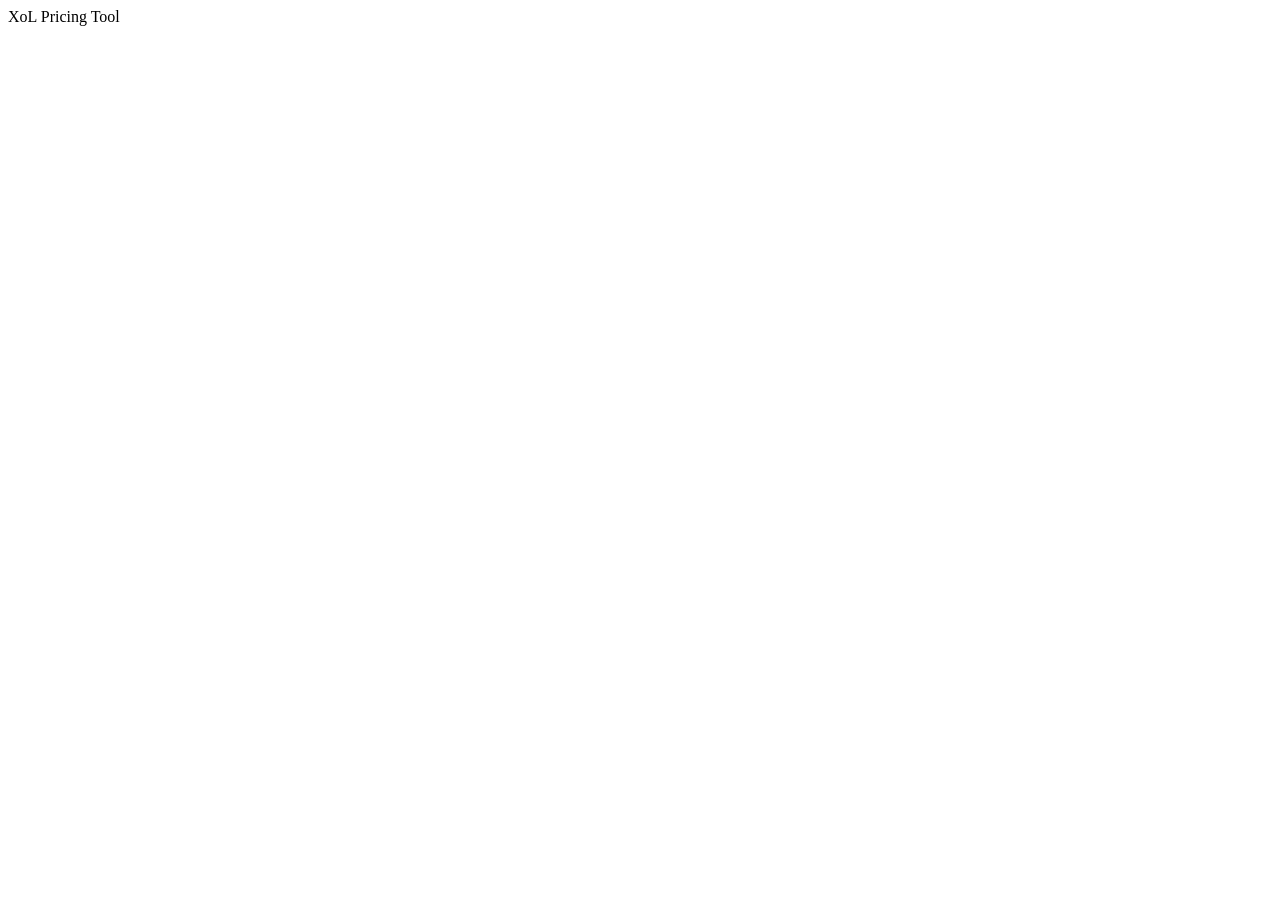
==== ui/xol/index.html @ d3890a47 "0.8.0: browser interface (tools/xol_ui.bat, ui/kit, ui/xol, tools/ui/serve.py) One page for the whol" ====
<!DOCTYPE html>
<html lang="en">
<head>
<meta charset="utf-8">
<title>XoL Pricing Tool</title>
<meta name="viewport" content="width=device-width, initial-scale=1">
<link rel="stylesheet" href="/kit/gc_ui.css">
<script src="/kit/gc_ui.js"></script>
</head>
<body>
<header class="gc-header">
  <span class="brand">XoL Pricing Tool <small id="ver"></small></span>
  <span class="meta" id="hmeta"></span>
  <span class="spacer"></span>
  <span id="overall"></span>
</header>
<main class="gc-main" id="main"></main>
<script>
(async function () {
  const { $, el, api, toast, pill, table, card, poll, fmtWhen } = GC;
  const manifest = await (await fetch("/page/manifest.json")).json();
  const stageDefs = Object.fromEntries(manifest.stages.map((s) => [s.code, s]));
  const prefs = JSON.parse(localStorage.getItem("xol_ui") || "{}");
  let variant = prefs.variant || "synth", adapter = prefs.adapter || "01a";
  let state = null, lastRunKey = null;
  const tableCache = {};   // name -> {mtime, node}
  const main = $("#main");

  // ---------------------------------------------------------------- 1. inputs card
  const inputsCard = card({ id: "inputs", num: "", title: "Inputs", sub: "Control workbook and data files", always: true });
  // ---------------------------------------------------------------- 2. run card
  const runCard = card({ id: "run", num: "", title: "Run", sub: "Python route (tools/run_python.py)", always: true });
  // ---------------------------------------------------------------- 3. stage cards (built on first state)
  const stageCards = {};
  // ---------------------------------------------------------------- 4. results card
  const resultsCard = card({ id: "results", num: "", title: "Results workbook", sub: "Pricing, structures, cedant impact", always: true });
  main.append(inputsCard, runCard, resultsCard);

  const selVariant = el("select", { onchange: (e) => { variant = e.target.value; savePrefs(); refresh(true); } });
  const selAdapter = el("select", { onchange: (e) => { adapter = e.target.value; savePrefs(); refresh(true); } });
  const selFirst = el("select"), selLast = el("select");
  function savePrefs() { localStorage.setItem("xol_ui", JSON.stringify({ variant, adapter })); }

  function openBtn(label, body, cls) {
    return el("button", { class: "btn " + (cls || ""), onclick: async () => {
      try { await api("/api/open", Object.assign({ variant }, body)); toast("Opened " + label); } catch (e) { toast(e.message, 4000); } } }, label);
  }

  function renderInputs(st) {
    const ctl = st.control, files = st.inputs.filter((f) => f.mode === adapter);
    const missing = files.filter((f) => !f.exists);
    inputsCard.setBody(el("div", {},
      el("div", { class: "gc-row", style: "margin-bottom:10px" },
        el("label", { class: "fld" }, "Book", selVariant),
        el("label", { class: "fld" }, "Data source (adapter)", selAdapter)),
      ctl.changed_since_run ? el("div", { class: "banner flag", style: "margin-bottom:10px" },
        el("b", {}, "Control workbook changed"), ` saved ${fmtWhen(ctl.mtime)}, after the last run started. Re-run from stage 00 to use it.`,
        el("span", { class: "spacer" }),
        el("button", { class: "btn sm primary", onclick: () => startRun("00", "07") }, "Re-run 00 → 07")) : null,
      !ctl.exists ? el("div", { class: "banner stop", style: "margin-bottom:10px" }, el("b", {}, "No Control workbook"),
        ` at ${ctl.path}. Save a filled copy of the template there.`, el("span", { class: "spacer" }),
        openBtn("Open template", { what: "control_template" }, "sm")) : null,
      el("div", { class: "gc-grid-2" },
        el("div", {},
          el("div", { class: "gc-row" }, el("b", {}, "Control workbook"), el("span", { class: "muted mono" }, ctl.path)),
          el("div", { class: "gc-row", style: "margin:6px 0" },
            openBtn("Open in Excel", { what: "control" }, "primary"),
            el("span", { class: "muted" }, ctl.exists ? "saved " + fmtWhen(ctl.mtime) : "missing")),
          el("p", { class: "note" }, "Edit the yellow cells, save, close. The page notices the save and offers the re-run.")),
        el("div", {},
          el("div", { class: "gc-row" }, el("b", {}, "Data files"), el("span", { class: "muted" }, st.adapters[adapter]),
            missing.length ? pill("stop", missing.length + " missing") : pill("ok", "all present")),
          el("ul", { class: "files" }, files.map((f) => el("li", {},
            el("span", { class: f.exists ? "ok" : "miss" }, f.exists ? "✓" : "✗"),
            el("span", { class: "path" }, f.path),
            el("span", { class: "when" }, f.exists ? fmtWhen(f.mtime) : "not found"),
            f.exists ? openBtn("Open", { what: "input", path: f.path }, "sm") : null)))))));
  }

  // ---------------------------------------------------------------- run
  let logPoll = null;
  const logBox = el("div", { class: "log" }, el("span", { class: "dim" }, "Run log appears here."));
  function stageOptions(codes, sel, value) {
    sel.replaceChildren(...codes.map((c) => el("option", { value: c }, c + " · " + (stageDefs[c] ? stageDefs[c].title : c))));
    sel.value = codes.includes(value) ? value : codes[0];
  }
  async function startRun(first, last) {
    try {
      await api("/api/run", { variant, adapter, first: first || selFirst.value, last: last || selLast.value });
      toast("Run started"); refresh(true); logPoll.start();
    } catch (e) { toast(e.message, 4000); }
  }
  async function stopRun() {
    try { await api("/api/stop", { variant }); toast("Stop requested"); } catch (e) { toast(e.message, 4000); }
  }
  async function refreshLog() {
    const j = await api(`/api/log?variant=${variant}`);
    {
      logBox.replaceChildren(...j.lines.map((l) => el("div", { class: /FAILED|STOPPED|Error|Traceback/.test(l) ? "bad" : /\bok\b|ALL DONE|All workflows ran/.test(l) ? "ok" : /^\[|^=====/.test(l) ? "dim" : "" }, l)));
      logBox.scrollTop = logBox.scrollHeight;
    }
    if (!j.running) { logPoll.stop(); refresh(true); }
  }
  function renderRun(st) {
    const run = st.run, running = run && run.running;
    const codes = st.stage_codes;
    if (selFirst.options.length !== codes.length || selFirst.options[1].value !== codes[1]) {
      stageOptions(codes, selFirst, "00"); stageOptions(codes, selLast, "07");
    }
    const summary = run ? el("div", { class: "kv", style: "margin-top:8px" },
      el("dt", {}, "Last run"), el("dd", {}, `${run.started}${run.finished ? " → " + run.finished.slice(11) : " (running)"} · ${run.adapter} · stages ${run.first} → ${run.last}`),
      el("dt", {}, "Result"), el("dd", {}, running ? pill("running") : run.rc === 0 ? pill("ok", "completed") : run.rc === null ? pill("none", "interrupted") : pill("stop", "stopped, exit " + run.rc))) : el("p", { class: "note" }, "No run yet for this book.");
    const timeline = el("div", { class: "timeline", style: "margin-top:10px" }, st.stages.map((s) => {
      const status = runningStage(st) === s.code ? "running" : s.stale ? "stale" : s.status;
      return el("span", { class: "step " + status, title: s.title, onclick: () => { const c = stageCards[s.code]; if (c) { c.classList.add("open"); c.scrollIntoView({ behavior: "smooth", block: "start" }); } } },
        el("span", { class: "dot" }), s.code);
    }));
    runCard.setBody(el("div", {},
      el("div", { class: "gc-row" },
        el("label", { class: "fld" }, "From stage", selFirst), el("label", { class: "fld" }, "To stage", selLast),
        running ? el("button", { class: "btn danger", onclick: stopRun }, "Stop") :
          el("button", { class: "btn primary", onclick: () => startRun() }, "▶ Run"),
        el("span", { class: "muted" }, running ? "running…" : "Starts tools/run_python.py in the background; this page follows the log.")),
      summary, timeline, logBox));
    runCard.setStatus(running ? "running" : st.overall === "none" ? "none" : st.overall);
    if (running && !logPoll.active) logPoll.start();
  }
  function runningStage(st) {
    if (!(st.run && st.run.running)) return null;
    // the stage after the last checks file written since the run started
    const codes = st.stage_codes; let last = -1;
    st.stages.forEach((s, i) => { if (s.status !== "none" && !s.stale) last = i; });
    const i = Math.max(codes.indexOf(st.run.first), last + 1);
    return i <= codes.indexOf(st.run.last) ? codes[i] : null;
  }

  // ---------------------------------------------------------------- stages
  function ensureStageCards(st) {
    const wanted = st.stages.map((s) => s.code);
    Object.keys(stageCards).forEach((c) => { if (!wanted.includes(c)) { stageCards[c].remove(); delete stageCards[c]; } });
    let anchor = runCard;
    for (const s of st.stages) {
      let c = stageCards[s.code];
      if (!c) {
        c = stageCards[s.code] = card({ id: "stage-" + s.code, num: s.code, title: s.title, sub: s.name, status: "none" });
        anchor.after(c);
      }
      anchor = c;
    }
  }
  async function renderStage(s, st) {
    const c = stageCards[s.code], def = stageDefs[s.code] || {};
    const status = runningStage(st) === s.code ? "running" : s.stale ? "stale" : s.status;
    const counts = s.status === "none" ? "" : `${s.stop ? s.stop + " STOP · " : ""}${s.flag ? s.flag + (s.flag > 1 ? " flags · " : " flag · ") : ""}${s.info} info`;
    c.setStatus(status, status === "ok" ? "OK · " + counts : status === "stale" ? "earlier run" : status === "none" || status === "running" ? undefined : counts);
    const body = el("div", {});
    body.append(el("p", { class: "note" }, def.note || ""));
    if (s.status === "none") {
      body.append(el("p", { class: "muted" }, "Not run yet."));
    } else {
      if (s.stale) body.append(el("div", { class: "banner info" }, "These outputs come from an earlier run; the current run has not reached this stage."));
      if (s.stop) body.append(el("div", { class: "banner stop" }, el("b", {}, "The run stopped here."), " Fix the STOP items below in the Control workbook or the data, then re-run from stage 00."));
      body.append(el("div", { class: "tbl-head" }, el("b", {}, "Checks"), el("span", { class: "n" }, s.checks.length ? "" : "no flags · " + fmtWhen(s.checks_mtime)),
        el("span", { class: "spacer" }), openBtn("Open CSV", { what: "table", name: (def.checks || "").replace(".csv", "") }, "sm")));
      if (s.checks.length) body.append(table(["code", "severity", "item", "message"], s.checks.map((r) => [r.code, r.severity, r.item, r.message]), { textCols: ["code", "item", "message"] }));
      for (const t of s.tables) {
        if (!t.exists) continue;
        const holder = el("div", {});
        body.append(el("div", { class: "tbl-head" }, el("b", {}, t.name), el("span", { class: "n", id: "n-" + s.code + "-" + t.name }, fmtWhen(t.mtime)),
          el("span", { class: "spacer" }), openBtn("Open CSV", { what: "table", name: t.name }, "sm")), holder);
        loadTable(t, holder);
      }
    }
    c.setBody(body);
    if ((s.status === "stop" || s.status === "flag") && !s.stale && !c.dataset.seen) { c.classList.add("open"); }
    c.dataset.seen = "1";
  }
  async function loadTable(t, holder) {
    const key = variant + "/" + t.name, cached = tableCache[key];
    if (cached && cached.mtime === t.mtime) { holder.replaceChildren(cached.node); return; }
    holder.replaceChildren(el("span", { class: "muted" }, "loading…"));
    try {
      const j = await api(`/api/table?variant=${variant}&name=${t.name}`);
      const node = el("div", {}, table(j.columns, j.rows), j.truncated ? el("div", { class: "muted", style: "font-size:12px;margin-top:4px" }, `first ${j.rows.length} of ${j.n_rows.toLocaleString()} rows; Open CSV for all`) : null);
      tableCache[key] = { mtime: t.mtime, node }; holder.replaceChildren(node);
    } catch (e) { holder.replaceChildren(el("span", { class: "muted" }, e.message)); }
  }

  // ---------------------------------------------------------------- results
  function renderResults(st) {
    const r = st.results, s07 = st.stages.find((x) => x.code === "07");
    resultsCard.setBody(el("div", {},
      el("p", { class: "note" }, "Stage 07 fills the data sheets. Inputs (currency, EPI, return periods, loadings) are edited in the workbook and need no re-run. Save a copy to keep a version: the next run rewrites the data sheets."),
      el("div", { class: "gc-row" },
        openBtn("Open Results in Excel", { what: "results" }, "primary"),
        el("button", { class: "btn", onclick: async () => { try { const j = await api("/api/copy", { variant }); toast("Saved " + j.path); refresh(true); } catch (e) { toast(e.message, 4000); } } }, "Save a dated copy"),
        openBtn("Open output folder", { what: "folder" }),
        el("span", { class: "muted mono" }, r.path), el("span", { class: "muted" }, r.exists ? "written " + fmtWhen(r.mtime) : "not written yet"))));
    resultsCard.setStatus(!r.exists ? "none" : s07 && s07.status !== "none" && !s07.stale ? s07.status : "stale", !r.exists ? "no workbook" : s07 && !s07.stale && s07.status !== "none" ? "current" : "earlier run");
  }

  // ---------------------------------------------------------------- state
  async function refresh(force) {
    const st = await api(`/api/state?variant=${variant}&adapter=${adapter}`);
    state = st;
    $("#ver").textContent = "v" + st.tool.version;
    $("#hmeta").replaceChildren(
      el("span", {}, "Book ", el("b", {}, manifest.variants[variant].label)),
      el("span", {}, "Adapter ", el("b", {}, adapter)),
      el("span", {}, "Last run ", el("b", {}, st.run ? st.run.started.slice(0, 16) : "—")),
      el("span", {}, "Control saved ", el("b", {}, st.control.mtime ? st.control.mtime.slice(0, 16) : "—")));
    $("#overall").replaceChildren(pill(st.overall, st.overall === "ok" ? "All checks OK" : st.overall === "flag" ? "Flags to review" : st.overall === "stop" ? "Stopped" : st.overall === "running" ? "Running" : "No run"));
    if (selVariant.options.length === 0) {
      selVariant.replaceChildren(...st.variants.map((v) => el("option", { value: v }, manifest.variants[v].label)));
      selAdapter.replaceChildren(...Object.entries(st.adapters).map(([k, v]) => el("option", { value: k }, k + " · " + v)));
    }
    selVariant.value = variant; selAdapter.value = adapter;
    renderInputs(st); renderRun(st); ensureStageCards(st);
    for (const s of st.stages) await renderStage(s, st);
    renderResults(st);
    const key = JSON.stringify([st.run && st.run.started, st.run && st.run.finished, st.control.mtime]);
    if (lastRunKey && key !== lastRunKey && st.run && st.run.finished && !(st.run.running)) toast(st.run.rc === 0 ? "Run completed" : "Run stopped: see the stage cards", 4000);
    lastRunKey = key;
  }
  logPoll = poll(refreshLog, 2000);
  const statePoll = poll(refresh, 5000);
  statePoll.start();
  refreshLog().catch(() => {});
})();
</script>
</body>
</html>
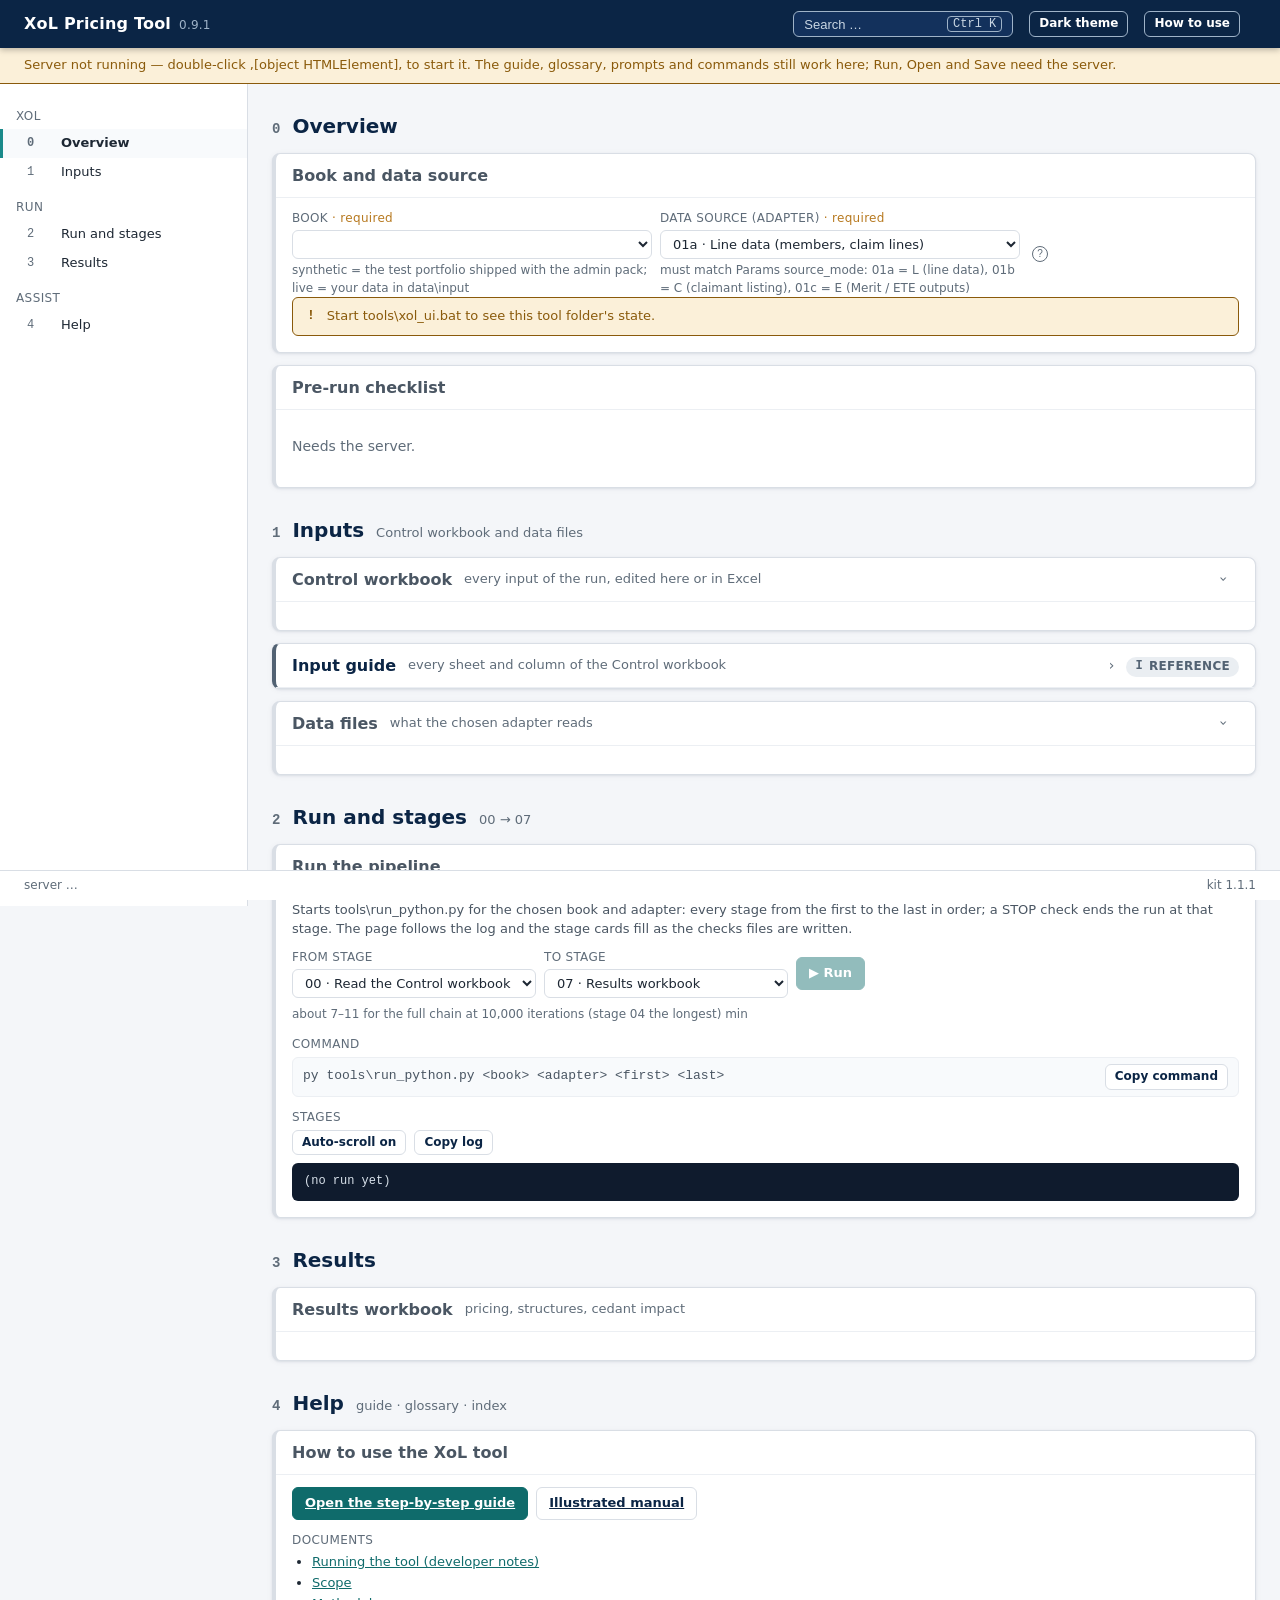
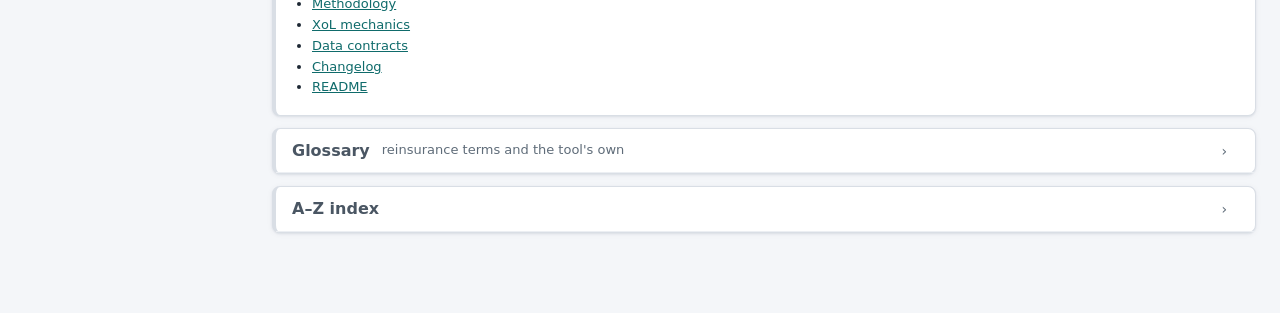
==== commit 140cf274: "0.9.1: page on the GC UI kit 1.1.1 (XU-1.0) Vendor gc-ui-kit 1.1.1 into ui/kit (VERSION, HASHES.json" ====
--- a/ui/xol/index.html
+++ b/ui/xol/index.html
@@ -2,230 +2,267 @@
 <html lang="en">
 <head>
 <meta charset="utf-8">
+<meta name="viewport" content="width=device-width, initial-scale=1">
 <title>XoL Pricing Tool</title>
-<meta name="viewport" content="width=device-width, initial-scale=1">
-<link rel="stylesheet" href="/kit/gc_ui.css">
-<script src="/kit/gc_ui.js"></script>
+<link rel="stylesheet" href="../kit/gc_tokens.css">
+<link rel="stylesheet" href="../kit/gc_ui.css">
+<script src="../kit/gc_ui.js"></script>
 </head>
 <body>
-<header class="gc-header">
-  <span class="brand">XoL Pricing Tool <small id="ver"></small></span>
-  <span class="meta" id="hmeta"></span>
-  <span class="spacer"></span>
-  <span id="overall"></span>
-</header>
-<main class="gc-main" id="main"></main>
+<noscript>This page needs JavaScript.</noscript>
 <script>
+/* XoL Pricing Tool page XU-1.0 (tool 0.9.1) — built on the GC UI kit (UI_STANDARD UI-0.3). Everything shown comes from
+   manifest.json, /api/state (kit + xol_plugin.py) and the tool's own documents. */
 (async function () {
-  const { $, el, api, toast, pill, table, card, poll, fmtWhen } = GC;
-  const manifest = await (await fetch("/page/manifest.json")).json();
-  const stageDefs = Object.fromEntries(manifest.stages.map((s) => [s.code, s]));
-  const prefs = JSON.parse(localStorage.getItem("xol_ui") || "{}");
-  let variant = prefs.variant || "synth", adapter = prefs.adapter || "01a";
-  let state = null, lastRunKey = null;
-  const tableCache = {};   // name -> {mtime, node}
-  const main = $("#main");
-
-  // ---------------------------------------------------------------- 1. inputs card
-  const inputsCard = card({ id: "inputs", num: "", title: "Inputs", sub: "Control workbook and data files", always: true });
-  // ---------------------------------------------------------------- 2. run card
-  const runCard = card({ id: "run", num: "", title: "Run", sub: "Python route (tools/run_python.py)", always: true });
-  // ---------------------------------------------------------------- 3. stage cards (built on first state)
+  "use strict";
+  const { $, $$, el, api, toast, pill, card, part, note, banner, table, tableHead, copyBtn, cmdCard, runButton, stopButton, openBtn, logView, fileList, confirm, prompt, editor, term, tip, showDoc, panel } = GC;
+  const POLL_MS = 3000;
+  let M = null, offline = false, S = null;
+  const cards = {};
+  try { M = await api("/api/manifest"); }
+  catch (e) { offline = true; try { M = await (await fetch("manifest.json")).json(); } catch (e2) { document.body.textContent = "manifest.json not found beside the page."; return; } }
+  const stageDefs = Object.fromEntries(M.stages.map((s) => [s.code, s]));
+  const themeQ = (location.search.match(/[?&]theme=(dark|light)/) || [])[1];
+  let variant = GC.store.get("xol.variant", "live"), adapter = GC.store.get("xol.adapter", "01a");
+  const admin = /[?&]admin\b/.test(location.search) || GC.store.get("admin", false);
+
+  const sections = [
+    { id: "overview", num: "0", title: "Overview", group: "XoL" },
+    { id: "inputs", num: "1", title: "Inputs", sub: "Control workbook and data files", group: "XoL" },
+    { id: "run", num: "2", title: "Run and stages", sub: "00 → 07", group: "Run" },
+    { id: "results", num: "3", title: "Results", group: "Run" },
+    { id: "help", num: "4", title: "Help", sub: "guide · glossary · index", group: "Assist" },
+    { id: "admin", num: "5", title: "Admin", sub: "owner only", group: "Assist", hidden: !admin },
+  ];
+  const sh = GC.shell({ title: "XoL Pricing Tool", version: M.version, sections, helpDoc: M.help_doc });
+  if (themeQ) { document.documentElement.setAttribute("data-theme", themeQ); $$(".theme-btn").forEach((b) => { b.textContent = themeQ === "dark" ? "Light theme" : "Dark theme"; }); }
+  if (offline) sh.offline(true, M.launcher);
+  await GC.loadGlossary().catch(() => []);
+  const add = (sec, c) => { sh.sections[sec].append(c); if (c.id) cards[c.id] = c; return c; };
+  const guideHref = (offline ? "" : "/doc/") + M.guide;
+  const book = () => (S && S.plugin && S.plugin.books && S.plugin.books[variant]) || null;
+
+  // ====================================================== 0. Overview
+  const bookCard = add("overview", card({ id: "card-book", title: "Book and data source", always: true }));
+  const selVariant = el("select", { id: "sel-variant", onchange: (e) => { variant = e.target.value; GC.store.set("xol.variant", variant); hardRefresh(); } });
+  const selAdapter = el("select", { id: "sel-adapter", onchange: (e) => { adapter = e.target.value; GC.store.set("xol.adapter", adapter); hardRefresh(); } });
+  selAdapter.replaceChildren(...Object.entries(M.adapters).map(([k, v]) => el("option", { value: k }, k + " · " + v)));
+  const bookInfo = el("div", {});
+  bookCard.setBody(el("div", { class: "gc-row" },
+    el("label", { class: "fld req", for: "sel-variant" }, el("span", { class: "lb" }, "Book"), selVariant, el("span", { class: "help" }, "synthetic = the test portfolio shipped with the admin pack; live = your data in data\\input")),
+    el("label", { class: "fld req", for: "sel-adapter" }, el("span", { class: "lb" }, "Data source (adapter)"), selAdapter, el("span", { class: "help" }, "must match Params source_mode: 01a = L (line data), 01b = C (claimant listing), 01c = E (Merit / ETE outputs)")),
+    tip("The page remembers your choice in this browser. The run button and every card below follow it.", "Book and adapter")), bookInfo);
+  const checklistCard = add("overview", card({ id: "card-checklist", title: "Pre-run checklist", always: true, body: el("p", { class: "muted" }, "Loading …") }));
+  const runCard = add("run", card({ id: "card-run", title: "Run the pipeline", always: true }));
+  const selFirst = el("select", { id: "sel-first", "aria-label": "From stage" }), selLast = el("select", { id: "sel-last", "aria-label": "To stage" });
+  const stageCodes = () => M.stages.filter((s) => !s.adapter || s.code === adapter).map((s) => s.code);
+  const fillStageSel = () => { const codes = stageCodes(); for (const [sel, def] of [[selFirst, "00"], [selLast, "07"]]) { const cur = sel.value; sel.replaceChildren(...codes.map((c) => el("option", { value: c }, c + " · " + stageDefs[c].title))); sel.value = codes.includes(cur) ? cur : def; } };
+  fillStageSel();
+  const runBtn = runButton("run", { label: "▶ Run", primary: true, args: () => {
+    const b = book();
+    if (b && b.control && !b.control.exists) { toast("No Control workbook for this book: copy the template first (Inputs)"); return null; }
+    const codes = stageCodes();
+    if (codes.indexOf(selFirst.value) > codes.indexOf(selLast.value)) { toast("From stage must come before To stage"); return null; }
+    return { variant, adapter, first: selFirst.value, last: selLast.value };
+  } });
+  const runLog = logView();
+  const runLine = el("div", { class: "muted small", id: "run-line" });
+  const timeline = el("div", { class: "timeline" });
+  runCard.setBody(note("Starts tools\\run_python.py for the chosen book and adapter: every stage from the first to the last in order; a STOP check ends the run at that stage. The page follows the log and the stage cards fill as the checks files are written."),
+    el("div", { class: "gc-row" }, el("label", { class: "fld", for: "sel-first" }, el("span", { class: "lb" }, "From stage"), selFirst), el("label", { class: "fld", for: "sel-last" }, el("span", { class: "lb" }, "To stage"), selLast), runBtn, stopButton(), el("span", { class: "muted small" }, "about " + M.actions.run.minutes + " min")),
+    part("Command", cmdCard("py tools\\run_python.py <book> <adapter> <first> <last>", {})), part("Stages", timeline), runLine, runLog);
+
+  // ====================================================== 1. Inputs
+  const controlCard = add("inputs", card({ id: "card-control", title: "Control workbook", sub: "every input of the run, edited here or in Excel", open: true }));
+  const editors = {};
+  for (const [wid, w] of Object.entries(M.editable_workbooks)) editors[wid] = editor(wid, { limit: 200, onSaved: () => { toast("Saved: re-run from stage 00 to use the new inputs"); poller.tick(); } });
+  let controlKey = null;
+  function renderControl(b) {
+    const key = JSON.stringify([variant, b.control, b.params, S.plugin.template]);
+    if (controlKey === key) return;
+    controlKey = key;
+    const c = b.control, P = b.params, wid = c.workbook_id;
+    const parts = [el("dl", { class: "kv" }, el("dt", {}, "Workbook"), el("dd", { class: "mono" }, c.path), el("dt", {}, "Saved"), el("dd", {}, c.exists ? GC.fmtWhen(c.mtime) + (c.in_use ? " · open in Excel" : "") : "missing"))];
+    if (!c.exists) parts.push(banner("stop", "No Control workbook for this book yet.", el("div", { class: "gc-row", style: "margin-top:6px" }, variant === "live" ? runButton("install_control", { label: "Copy the template to data\\input" }) : null, openBtn(S.plugin.template.path, "Open the template"))));
+    if (c.changed_since_run) parts.push(banner("flag", "The Control workbook was saved after the last run started: re-run from stage 00 to use it."));
+    if (P && P.exists && !P.error) {
+      const nMiss = P.missing_required.length, nBad = P.invalid.length, nOld = (P.not_in_sheet || []).length;
+      parts.push(el("div", { class: "gc-row", style: "margin:8px 0" }, el("b", {}, "Params readiness"), nMiss ? pill("stop", nMiss + " required blank") : nBad ? pill("flag", nBad + " not an allowed value") : nOld ? pill("flag", nOld + " row(s) missing") : pill("ok", "all required filled"), el("span", { class: "muted small" }, P.n + " parameters · read " + GC.fmtWhen(P.mtime))));
+      if (nMiss) parts.push(banner("stop", "Required and blank: " + P.missing_required.join(", ") + " — stage 00 will stop (P-checks). Fill them in the Params sheet below."));
+      if (nBad) parts.push(banner("flag", "Not an allowed value: " + P.invalid.map((n) => { const r = (b.params_rows || []).find((x) => x.name === n); return r ? `${n} = "${r.value}" (allowed: ${r.options.join(", ")})` : n; }).join("; ")));
+      if (nOld) parts.push(banner("flag", "Rows missing from the Params sheet: " + P.not_in_sheet.join(", ") + " — this workbook predates the current template; add the rows from " + S.plugin.template.path + "."));
+      const co = P.cutoff;
+      if (co && co.layers_below.length) {
+        const names = co.layers_below.map((l) => `${l.label} (AP ${GC.fmtNum(l.ap)})`).join(", "), u = GC.fmtNum(co.u);
+        const what = { STOP: ["stop", `The run will stop at stage 04 (S08): fit_cutoff ${u} is above the attachment of ${names}. Lower fit_cutoff to ${GC.fmtNum(co.min_ap)} or below, or set below_cutoff to EMPIRICAL (simulate those claims from the data) or IGNORE (leave them out, costed in a flag).`],
+                       IGNORE: ["flag", `below_cutoff = IGNORE: claims between the AP and fit_cutoff ${u} are left out of the stochastic result for ${names}; stage 04 flags each layer (S09) with the band's frequency and cost.`],
+                       EMPIRICAL: ["info", `below_cutoff = EMPIRICAL: for ${names}, claims between the AP and fit_cutoff ${u} are simulated from the data's own adjusted claims and spliced with the fitted tail (S10).`] }[co.mode] || ["flag", `below_cutoff = "${co.mode}" is not an allowed value (STOP, EMPIRICAL, IGNORE).`];
+        parts.push(banner(what[0], what[1]));
+      }
+    } else if (P && P.error) parts.push(banner("flag", "Params could not be read: " + P.error));
+    parts.push(el("div", { class: "gc-row", style: "margin:8px 0" }, c.exists ? openBtn(null, "Open in Excel", { what: "workbook", id: wid }) : null, openBtn(c.path.replace(/\/[^/]*$/, ""), "Open folder"), el("span", { class: "muted small" }, "Yellow = required, blue = optional, in Excel and below. Hover a header or press ? for what to enter; the Params sheet carries help per parameter.")));
+    if (c.exists && editors[wid]) { parts.push(editors[wid]); if (!editors[wid].loaded) { editors[wid].loaded = true; editors[wid].load(); } }
+    controlCard.setBody(...parts);
+    controlCard.setStatus(!c.exists ? "stop" : P && P.missing_required && P.missing_required.length ? "stop" : P && ((P.invalid && P.invalid.length) || (P.not_in_sheet && P.not_in_sheet.length)) ? "flag" : c.changed_since_run ? "stale" : "ok",
+      !c.exists ? "missing" : P && P.missing_required && P.missing_required.length ? "required blank" : c.changed_since_run ? "changed since run" : "ready");
+  }
+  const guideCard = add("inputs", card({ id: "card-input-guide", title: "Input guide", sub: "every sheet and column of the Control workbook", open: false }));
+  guideCard.setStatus("info", "reference");
+  let guideLoaded = false;
+  guideCard.head.addEventListener("click", async () => {
+    if (guideLoaded || !guideCard.classList.contains("open")) return; guideLoaded = true;
+    try {
+      const sp = await api("/api/plugin/spec");
+      const body = [note("Mirror of the Guide sheet in the workbook. ● required · ○ optional · grey = label or written by the tool. Options are the only accepted values; examples show the format, not a recommendation.")];
+      for (const s of sp.sheets) {
+        body.push(tableHead(s.sheet, undefined, el("span", { class: "muted small" }, s.title)), note(s.note),
+          table(["input", "type", "options", "example / default", "what to enter"], s.inputs.map((r) => [(r.label ? "– " : r.required ? "● " : "○ ") + r.name, r.kind + (r.unit ? " · " + r.unit : ""), r.options.join(", "), r.example || (r.default !== undefined && r.default !== "" ? "default " + r.default : ""), (r.group ? `[${r.group}] ` : "") + r.description]), { textCols: ["input", "type", "options", "example / default", "what to enter"] }));
+      }
+      guideCard.setBody(...body);
+    } catch (e) { guideCard.setBody(banner("flag", e.message)); }
+  });
+  guideCard.setBody(el("p", { class: "muted" }, "Open to load."));
+  const filesCard = add("inputs", card({ id: "card-files", title: "Data files", sub: "what the chosen adapter reads", open: true }));
+  let filesKey = null;
+  function renderFiles(b) {
+    const files = b.inputs.filter((f) => f.mode === adapter);
+    const key = JSON.stringify([variant, adapter, files]);
+    if (filesKey === key) return; filesKey = key;
+    const missing = files.filter((f) => !f.exists);
+    const dir = files.length ? files[0].path.replace(/\/[^/]*$/, "") : null;
+    filesCard.setBody(el("div", { class: "gc-row", style: "margin-bottom:6px" }, el("b", {}, M.adapters[adapter]), missing.length ? pill("stop", missing.length + " missing") : pill("ok", "all present"), dir ? openBtn(dir, "Open folder") : null, adapter === "01c" ? el("span", { class: "muted small" }, "Merit outputs: copy them with tools\\import_merit.bat (or paste the four CSVs)") : null),
+      fileList(files.map((f) => ({ path: f.path, name: f.file, exists: f.exists, mtime: f.mtime }))),
+      note("Templates of every file are in data\\templates. The adapter must match Params source_mode (01a = L, 01b = C, 01c = E)."));
+    filesCard.setStatus(missing.length ? "stop" : "ok", missing.length ? missing.length + " missing" : "all present");
+  }
+
+  // ====================================================== 2. Stages
   const stageCards = {};
-  // ---------------------------------------------------------------- 4. results card
-  const resultsCard = card({ id: "results", num: "", title: "Results workbook", sub: "Pricing, structures, cedant impact", always: true });
-  main.append(inputsCard, runCard, resultsCard);
-
-  const selVariant = el("select", { onchange: (e) => { variant = e.target.value; savePrefs(); refresh(true); } });
-  const selAdapter = el("select", { onchange: (e) => { adapter = e.target.value; savePrefs(); refresh(true); } });
-  const selFirst = el("select"), selLast = el("select");
-  function savePrefs() { localStorage.setItem("xol_ui", JSON.stringify({ variant, adapter })); }
-
-  function openBtn(label, body, cls) {
-    return el("button", { class: "btn " + (cls || ""), onclick: async () => {
-      try { await api("/api/open", Object.assign({ variant }, body)); toast("Opened " + label); } catch (e) { toast(e.message, 4000); } } }, label);
-  }
-
-  function renderInputs(st) {
-    const ctl = st.control, files = st.inputs.filter((f) => f.mode === adapter);
-    const missing = files.filter((f) => !f.exists);
-    inputsCard.setBody(el("div", {},
-      el("div", { class: "gc-row", style: "margin-bottom:10px" },
-        el("label", { class: "fld" }, "Book", selVariant),
-        el("label", { class: "fld" }, "Data source (adapter)", selAdapter)),
-      ctl.changed_since_run ? el("div", { class: "banner flag", style: "margin-bottom:10px" },
-        el("b", {}, "Control workbook changed"), ` saved ${fmtWhen(ctl.mtime)}, after the last run started. Re-run from stage 00 to use it.`,
-        el("span", { class: "spacer" }),
-        el("button", { class: "btn sm primary", onclick: () => startRun("00", "07") }, "Re-run 00 → 07")) : null,
-      !ctl.exists ? el("div", { class: "banner stop", style: "margin-bottom:10px" }, el("b", {}, "No Control workbook"),
-        ` at ${ctl.path}. Save a filled copy of the template there.`, el("span", { class: "spacer" }),
-        openBtn("Open template", { what: "control_template" }, "sm")) : null,
-      el("div", { class: "gc-grid-2" },
-        el("div", {},
-          el("div", { class: "gc-row" }, el("b", {}, "Control workbook"), el("span", { class: "muted mono" }, ctl.path)),
-          el("div", { class: "gc-row", style: "margin:6px 0" },
-            openBtn("Open in Excel", { what: "control" }, "primary"),
-            el("span", { class: "muted" }, ctl.exists ? "saved " + fmtWhen(ctl.mtime) : "missing")),
-          el("p", { class: "note" }, "Edit the yellow cells, save, close. The page notices the save and offers the re-run.")),
-        el("div", {},
-          el("div", { class: "gc-row" }, el("b", {}, "Data files"), el("span", { class: "muted" }, st.adapters[adapter]),
-            missing.length ? pill("stop", missing.length + " missing") : pill("ok", "all present")),
-          el("ul", { class: "files" }, files.map((f) => el("li", {},
-            el("span", { class: f.exists ? "ok" : "miss" }, f.exists ? "✓" : "✗"),
-            el("span", { class: "path" }, f.path),
-            el("span", { class: "when" }, f.exists ? fmtWhen(f.mtime) : "not found"),
-            f.exists ? openBtn("Open", { what: "input", path: f.path }, "sm") : null)))))));
-  }
-
-  // ---------------------------------------------------------------- run
-  let logPoll = null;
-  const logBox = el("div", { class: "log" }, el("span", { class: "dim" }, "Run log appears here."));
-  function stageOptions(codes, sel, value) {
-    sel.replaceChildren(...codes.map((c) => el("option", { value: c }, c + " · " + (stageDefs[c] ? stageDefs[c].title : c))));
-    sel.value = codes.includes(value) ? value : codes[0];
-  }
-  async function startRun(first, last) {
-    try {
-      await api("/api/run", { variant, adapter, first: first || selFirst.value, last: last || selLast.value });
-      toast("Run started"); refresh(true); logPoll.start();
-    } catch (e) { toast(e.message, 4000); }
-  }
-  async function stopRun() {
-    try { await api("/api/stop", { variant }); toast("Stop requested"); } catch (e) { toast(e.message, 4000); }
-  }
-  async function refreshLog() {
-    const j = await api(`/api/log?variant=${variant}`);
-    {
-      logBox.replaceChildren(...j.lines.map((l) => el("div", { class: /FAILED|STOPPED|Error|Traceback/.test(l) ? "bad" : /\bok\b|ALL DONE|All workflows ran/.test(l) ? "ok" : /^\[|^=====/.test(l) ? "dim" : "" }, l)));
-      logBox.scrollTop = logBox.scrollHeight;
-    }
-    if (!j.running) { logPoll.stop(); refresh(true); }
-  }
-  function renderRun(st) {
-    const run = st.run, running = run && run.running;
-    const codes = st.stage_codes;
-    if (selFirst.options.length !== codes.length || selFirst.options[1].value !== codes[1]) {
-      stageOptions(codes, selFirst, "00"); stageOptions(codes, selLast, "07");
-    }
-    const summary = run ? el("div", { class: "kv", style: "margin-top:8px" },
-      el("dt", {}, "Last run"), el("dd", {}, `${run.started}${run.finished ? " → " + run.finished.slice(11) : " (running)"} · ${run.adapter} · stages ${run.first} → ${run.last}`),
-      el("dt", {}, "Result"), el("dd", {}, running ? pill("running") : run.rc === 0 ? pill("ok", "completed") : run.rc === null ? pill("none", "interrupted") : pill("stop", "stopped, exit " + run.rc))) : el("p", { class: "note" }, "No run yet for this book.");
-    const timeline = el("div", { class: "timeline", style: "margin-top:10px" }, st.stages.map((s) => {
-      const status = runningStage(st) === s.code ? "running" : s.stale ? "stale" : s.status;
-      return el("span", { class: "step " + status, title: s.title, onclick: () => { const c = stageCards[s.code]; if (c) { c.classList.add("open"); c.scrollIntoView({ behavior: "smooth", block: "start" }); } } },
-        el("span", { class: "dot" }), s.code);
-    }));
-    runCard.setBody(el("div", {},
-      el("div", { class: "gc-row" },
-        el("label", { class: "fld" }, "From stage", selFirst), el("label", { class: "fld" }, "To stage", selLast),
-        running ? el("button", { class: "btn danger", onclick: stopRun }, "Stop") :
-          el("button", { class: "btn primary", onclick: () => startRun() }, "▶ Run"),
-        el("span", { class: "muted" }, running ? "running…" : "Starts tools/run_python.py in the background; this page follows the log.")),
-      summary, timeline, logBox));
-    runCard.setStatus(running ? "running" : st.overall === "none" ? "none" : st.overall);
-    if (running && !logPoll.active) logPoll.start();
-  }
-  function runningStage(st) {
-    if (!(st.run && st.run.running)) return null;
-    // the stage after the last checks file written since the run started
-    const codes = st.stage_codes; let last = -1;
-    st.stages.forEach((s, i) => { if (s.status !== "none" && !s.stale) last = i; });
-    const i = Math.max(codes.indexOf(st.run.first), last + 1);
-    return i <= codes.indexOf(st.run.last) ? codes[i] : null;
-  }
-
-  // ---------------------------------------------------------------- stages
-  function ensureStageCards(st) {
-    const wanted = st.stages.map((s) => s.code);
-    Object.keys(stageCards).forEach((c) => { if (!wanted.includes(c)) { stageCards[c].remove(); delete stageCards[c]; } });
+  function ensureStageCards() {
+    const codes = stageCodes();
+    for (const code of Object.keys(stageCards)) if (!codes.includes(code)) { stageCards[code].remove(); delete stageCards[code]; }
     let anchor = runCard;
-    for (const s of st.stages) {
-      let c = stageCards[s.code];
-      if (!c) {
-        c = stageCards[s.code] = card({ id: "stage-" + s.code, num: s.code, title: s.title, sub: s.name, status: "none" });
-        anchor.after(c);
-      }
+    for (const code of codes) {
+      let c = stageCards[code];
+      if (!c) { const d = stageDefs[code]; c = stageCards[code] = card({ id: "card-stage-" + code, num: code, title: d.title, sub: d.name, open: false }); cards[c.id] = c; }
+      if (c.parentNode !== sh.sections.run || c.previousSibling !== anchor) sh.sections.run.insertBefore(c, anchor.nextSibling);
       anchor = c;
     }
   }
-  async function renderStage(s, st) {
-    const c = stageCards[s.code], def = stageDefs[s.code] || {};
-    const status = runningStage(st) === s.code ? "running" : s.stale ? "stale" : s.status;
-    const counts = s.status === "none" ? "" : `${s.stop ? s.stop + " STOP · " : ""}${s.flag ? s.flag + (s.flag > 1 ? " flags · " : " flag · ") : ""}${s.info} info`;
+  const tableCache = {};
+  function renderStage(code, s, runningCode) {
+    const c = stageCards[code], def = stageDefs[code] || {};
+    const status = runningCode === code ? "running" : s.stale ? "stale" : s.status;
+    const key = JSON.stringify([variant, status, s.checks_mtime, s.stop, s.flag, s.info, s.tables.map((t) => t.mtime)]);
+    if (c.dataset.key === key) return; c.dataset.key = key;
+    const counts = s.status === "none" ? "" : `${s.stop ? s.stop + " STOP · " : ""}${s.flag ? s.flag + " FLAG · " : ""}${s.info} INFO`;
     c.setStatus(status, status === "ok" ? "OK · " + counts : status === "stale" ? "earlier run" : status === "none" || status === "running" ? undefined : counts);
-    const body = el("div", {});
-    body.append(el("p", { class: "note" }, def.note || ""));
-    if (s.status === "none") {
-      body.append(el("p", { class: "muted" }, "Not run yet."));
-    } else {
-      if (s.stale) body.append(el("div", { class: "banner info" }, "These outputs come from an earlier run; the current run has not reached this stage."));
-      if (s.stop) body.append(el("div", { class: "banner stop" }, el("b", {}, "The run stopped here."), " Fix the STOP items below in the Control workbook or the data, then re-run from stage 00."));
-      body.append(el("div", { class: "tbl-head" }, el("b", {}, "Checks"), el("span", { class: "n" }, s.checks.length ? "" : "no flags · " + fmtWhen(s.checks_mtime)),
-        el("span", { class: "spacer" }), openBtn("Open CSV", { what: "table", name: (def.checks || "").replace(".csv", "") }, "sm")));
-      if (s.checks.length) body.append(table(["code", "severity", "item", "message"], s.checks.map((r) => [r.code, r.severity, r.item, r.message]), { textCols: ["code", "item", "message"] }));
+    const body = [note(def.note || "")];
+    if (s.status === "none") body.push(el("p", { class: "muted" }, "Not run yet."));
+    else {
+      if (s.stale) body.push(banner("info", "These outputs come from an earlier run; the current run has not reached this stage."));
+      if (s.stop) body.push(banner("stop", "The run stopped here. Fix the STOP items below in the Control workbook or the data, then re-run from stage 00."));
+      body.push(tableHead("Checks", s.checks.length, el("span", { class: "muted small" }, GC.fmtWhen(s.checks_mtime)), openBtn(s.checks_path, "Open CSV")));
+      if (s.checks.length) body.push(table(["code", "severity", "item", "message"], s.checks.map((r) => [r.code, r.severity, r.item, r.message]), { textCols: ["code", "item", "message"] }));
+      else body.push(el("p", { class: "muted small" }, "No flags."));
       for (const t of s.tables) {
         if (!t.exists) continue;
         const holder = el("div", {});
-        body.append(el("div", { class: "tbl-head" }, el("b", {}, t.name), el("span", { class: "n", id: "n-" + s.code + "-" + t.name }, fmtWhen(t.mtime)),
-          el("span", { class: "spacer" }), openBtn("Open CSV", { what: "table", name: t.name }, "sm")), holder);
+        body.push(tableHead(t.name, undefined, el("span", { class: "muted small" }, GC.fmtWhen(t.mtime)), openBtn(t.path, "Open CSV")), holder);
         loadTable(t, holder);
       }
     }
-    c.setBody(body);
-    if ((s.status === "stop" || s.status === "flag") && !s.stale && !c.dataset.seen) { c.classList.add("open"); }
-    c.dataset.seen = "1";
+    c.setBody(...body);
   }
   async function loadTable(t, holder) {
-    const key = variant + "/" + t.name, cached = tableCache[key];
+    const key = variant + "/" + t.path, cached = tableCache[key];
     if (cached && cached.mtime === t.mtime) { holder.replaceChildren(cached.node); return; }
-    holder.replaceChildren(el("span", { class: "muted" }, "loading…"));
-    try {
-      const j = await api(`/api/table?variant=${variant}&name=${t.name}`);
-      const node = el("div", {}, table(j.columns, j.rows), j.truncated ? el("div", { class: "muted", style: "font-size:12px;margin-top:4px" }, `first ${j.rows.length} of ${j.n_rows.toLocaleString()} rows; Open CSV for all`) : null);
-      tableCache[key] = { mtime: t.mtime, node }; holder.replaceChildren(node);
-    } catch (e) { holder.replaceChildren(el("span", { class: "muted" }, e.message)); }
-  }
-
-  // ---------------------------------------------------------------- results
-  function renderResults(st) {
-    const r = st.results, s07 = st.stages.find((x) => x.code === "07");
-    resultsCard.setBody(el("div", {},
-      el("p", { class: "note" }, "Stage 07 fills the data sheets. Inputs (currency, EPI, return periods, loadings) are edited in the workbook and need no re-run. Save a copy to keep a version: the next run rewrites the data sheets."),
-      el("div", { class: "gc-row" },
-        openBtn("Open Results in Excel", { what: "results" }, "primary"),
-        el("button", { class: "btn", onclick: async () => { try { const j = await api("/api/copy", { variant }); toast("Saved " + j.path); refresh(true); } catch (e) { toast(e.message, 4000); } } }, "Save a dated copy"),
-        openBtn("Open output folder", { what: "folder" }),
-        el("span", { class: "muted mono" }, r.path), el("span", { class: "muted" }, r.exists ? "written " + fmtWhen(r.mtime) : "not written yet"))));
+    holder.replaceChildren(el("span", { class: "muted" }, "loading …"));
+    try { const j = await api("/api/table?path=" + encodeURIComponent(t.path) + "&limit=300"); const node = el("div", {}, table(j.columns, j.rows), j.truncated ? el("div", { class: "muted small", style: "margin-top:4px" }, `first ${j.rows.length} of ${GC.fmtNum(j.n_rows)} rows; Open CSV for all`) : null); tableCache[key] = { mtime: t.mtime, node }; holder.replaceChildren(node); }
+    catch (e) { holder.replaceChildren(el("span", { class: "muted" }, e.message)); }
+  }
+  function runningStage(b, run) {
+    if (!(run && run.running && S.plugin.run && S.plugin.run.variant === variant)) return null;
+    const codes = stageCodes(); let last = -1;
+    codes.forEach((c, i) => { const s = b.stages[c]; if (s && s.status !== "none" && !s.stale) last = i; });
+    const i = Math.max(codes.indexOf(S.plugin.run.first), last + 1);
+    return i <= codes.indexOf(S.plugin.run.last) ? codes[i] : null;
+  }
+
+  // ====================================================== 3. Results
+  const resultsCard = add("results", card({ id: "card-results", title: "Results workbook", sub: "pricing, structures, cedant impact", always: true }));
+  function renderResults(b) {
+    const r = b.results, s07 = b.stages["07"];
+    resultsCard.setBody(note("Stage 07 fills the data sheets. Inputs in the workbook (currency, EPI, return periods, loadings) need no re-run. Save a dated copy to keep a version: the next run rewrites the data sheets."),
+      el("div", { class: "gc-row" }, r.exists ? openBtn(r.path, "Open Results in Excel") : null, r.exists ? el("button", { class: "btn", type: "button", onclick: async () => { try { const j = await api("/api/copy", { path: r.path }); toast("Saved " + j.path); } catch (e) { toast(e.message); } } }, "Save a dated copy") : null, openBtn(b.output, "Open output folder"), el("span", { class: "muted mono small" }, r.path), el("span", { class: "muted small" }, r.exists ? "written " + GC.fmtWhen(r.mtime) + (r.in_use ? " · open in Excel (close it before stage 07)" : "") : "not written yet")));
     resultsCard.setStatus(!r.exists ? "none" : s07 && s07.status !== "none" && !s07.stale ? s07.status : "stale", !r.exists ? "no workbook" : s07 && !s07.stale && s07.status !== "none" ? "current" : "earlier run");
   }
 
-  // ---------------------------------------------------------------- state
-  async function refresh(force) {
-    const st = await api(`/api/state?variant=${variant}&adapter=${adapter}`);
-    state = st;
-    $("#ver").textContent = "v" + st.tool.version;
-    $("#hmeta").replaceChildren(
-      el("span", {}, "Book ", el("b", {}, manifest.variants[variant].label)),
-      el("span", {}, "Adapter ", el("b", {}, adapter)),
-      el("span", {}, "Last run ", el("b", {}, st.run ? st.run.started.slice(0, 16) : "—")),
-      el("span", {}, "Control saved ", el("b", {}, st.control.mtime ? st.control.mtime.slice(0, 16) : "—")));
-    $("#overall").replaceChildren(pill(st.overall, st.overall === "ok" ? "All checks OK" : st.overall === "flag" ? "Flags to review" : st.overall === "stop" ? "Stopped" : st.overall === "running" ? "Running" : "No run"));
-    if (selVariant.options.length === 0) {
-      selVariant.replaceChildren(...st.variants.map((v) => el("option", { value: v }, manifest.variants[v].label)));
-      selAdapter.replaceChildren(...Object.entries(st.adapters).map(([k, v]) => el("option", { value: k }, k + " · " + v)));
-    }
+  // ====================================================== 4. Help
+  const helpCard = add("help", card({ id: "card-guide", title: "How to use the XoL tool", always: true }));
+  helpCard.setBody(el("div", { class: "gc-row" }, el("a", { class: "btn primary", href: guideHref, target: "_blank", rel: "noopener" }, "Open the step-by-step guide"), el("a", { class: "btn", href: (offline ? "../../" : "/doc/") + M.manual, target: "_blank", rel: "noopener" }, "Illustrated manual")),
+    part("Documents", el("ul", { class: "steps" }, M.help_docs.map((d) => el("li", {}, el("a", { href: "#", onclick: (e) => { e.preventDefault(); showDoc(d.doc, d.label); } }, d.label))))));
+  const glossCard = add("help", card({ id: "card-glossary", title: "Glossary", sub: "reinsurance terms and the tool's own", open: false }));
+  glossCard.setBody(GC.glossarySection());
+  const indexCard = add("help", card({ id: "card-index", title: "A–Z index", open: false }));
+  if (admin) {
+    const ad = add("admin", card({ id: "card-admin", title: "Admin", always: true }));
+    ad.setBody(note("Owner only. The synthetic book appears in the Book list when data\\synthetic is present (admin pack)."), el("div", { class: "gc-row" }, openBtn("data/synthetic", "Open data\\synthetic"), openBtn(null, "Open page state folder", { what: "state" }), el("button", { class: "btn sm", type: "button", onclick: () => { GC.store.set("admin", false); location.reload(); } }, "Hide Admin")));
+  }
+  document.addEventListener("keydown", (e) => { if (e.altKey && e.shiftKey && e.key.toLowerCase() === "a") { GC.store.set("admin", !admin); location.reload(); } });
+  GC.buildIndex([...M.stages.map((s) => ({ type: "stage", label: s.code + " " + s.title, anchor: "card-stage-" + s.code, keywords: s.name + " " + (s.note || "") })),
+    ...M.help_docs.map((d) => ({ type: "guide", label: d.label, doc: d.doc })),
+    { type: "workbook", label: "Control workbook", anchor: "card-control" }, { type: "workbook", label: "Results workbook", anchor: "card-results" }]);
+  indexCard.setBody(GC.indexSection());
+
+  // ====================================================== state → page
+  let lastRunKey = null;
+  function render(st) {
+    S = st;
+    const P = st.plugin || {};
+    if (P.error) { bookInfo.replaceChildren(banner("stop", P.error)); return; }
+    if (selVariant.options.length !== P.variants.length) { selVariant.replaceChildren(...P.variants.map((v) => el("option", { value: v }, P.books[v].label))); }
+    if (!P.variants.includes(variant)) { variant = P.variants[0]; GC.store.set("xol.variant", variant); }
     selVariant.value = variant; selAdapter.value = adapter;
-    renderInputs(st); renderRun(st); ensureStageCards(st);
-    for (const s of st.stages) await renderStage(s, st);
-    renderResults(st);
-    const key = JSON.stringify([st.run && st.run.started, st.run && st.run.finished, st.control.mtime]);
-    if (lastRunKey && key !== lastRunKey && st.run && st.run.finished && !(st.run.running)) toast(st.run.rc === 0 ? "Run completed" : "Run stopped: see the stage cards", 4000);
+    const b = P.books[variant], run = st.run;
+    sh.setServer("server: running · kit " + st.tool.kit);
+    sh.setMeta(el("span", {}, "book ", el("b", {}, b.label)), el("span", {}, "adapter ", el("b", {}, adapter)), el("span", {}, "last run ", el("b", {}, run ? GC.fmtWhen(run.started) : "—")));
+    sh.setRun(run ? (run.running ? "running since " + GC.fmtWhen(run.started) : "last run finished " + GC.fmtWhen(run.finished) + " · exit " + run.rc) : "no run yet");
+    sh.setOverall(b.overall, { ok: "All checks OK", flag: "Flags to review", stop: "Stopped", running: "Running", none: "No run" }[b.overall]);
+    bookInfo.replaceChildren(el("p", { class: "note", style: "margin-top:8px" }, `${b.label}: outputs in ${b.output}. ${b.control.exists ? "Control workbook saved " + GC.fmtWhen(b.control.mtime) + "." : "No Control workbook yet."}`));
+    // checklist
+    const files = b.inputs.filter((f) => f.mode === adapter), missing = files.filter((f) => !f.exists).length;
+    const items = [
+      { s: b.control.exists ? (b.control.in_use ? "bad" : "ok") : "bad", t: b.control.exists ? "Control workbook present" + (b.control.in_use ? " — open in Excel: close it before a run" : "") : "No Control workbook: copy the template (Inputs)" },
+      { s: b.params && b.params.exists ? (b.params.missing_required.length ? "bad" : (b.params.invalid.length || (b.params.not_in_sheet || []).length) ? "todo" : "ok") : "todo", t: b.params && b.params.exists ? (b.params.missing_required.length ? b.params.missing_required.length + " required parameter(s) blank" : b.params.invalid.length ? b.params.invalid.length + " parameter(s) not an allowed value" : "Every required parameter filled") : "Params not read yet" },
+      { s: missing ? "bad" : "ok", t: missing ? missing + " data file(s) missing for adapter " + adapter : "Data files for " + adapter + " present" },
+      { s: b.control.changed_since_run ? "todo" : "ok", t: b.control.changed_since_run ? "Control changed since the last run: re-run from 00" : "Inputs unchanged since the last run" },
+      { s: b.results.in_use ? "bad" : "ok", t: b.results.in_use ? "Results workbook open in Excel: close it before stage 07" : "Results workbook not held open" },
+      { s: { ok: "ok", flag: "todo", stop: "bad", none: "todo", running: "todo" }[b.overall], t: { ok: "Last run: all checks OK", flag: "Last run: flags to review", stop: "Last run stopped on a STOP check", none: "No run for this book yet", running: "Run in progress" }[b.overall] },
+    ];
+    checklistCard.setBody(el("ul", { class: "checklist" }, items.map((i) => el("li", { class: i.s }, el("span", { class: "ic", "aria-label": i.s }, i.s === "ok" ? "✓" : i.s === "bad" ? "✕" : "○"), i.t))));
+    checklistCard.setStatus(items.some((i) => i.s === "bad") ? "stop" : items.every((i) => i.s === "ok") ? "ok" : "info", items.some((i) => i.s === "bad") ? "Action needed" : items.every((i) => i.s === "ok") ? "Ready" : "To do");
+    // run card
+    const runningCode = runningStage(b, run);
+    runLine.textContent = run ? `${run.title || run.action} ${JSON.stringify(run.args)} · ${run.running ? "running " + GC.fmtDur(run.started) : "finished " + GC.fmtWhen(run.finished) + " · exit code " + run.rc + " (" + GC.fmtDur(run.started, run.finished) + ")"} · log ${run.log}` : "no run from this page yet";
+    runCard.setStatus(run && run.running ? "running" : b.overall);
+    const codes = stageCodes();
+    timeline.replaceChildren(...codes.map((code) => { const s = b.stages[code]; const stt = runningCode === code ? "running" : s.stale ? "stale" : s.status; return el("a", { class: "step " + stt, href: "#card-stage-" + code, title: stageDefs[code].title }, el("span", { class: "ic", "aria-hidden": "true" }, GC.STATUS[stt].ic), code); }));
+    runLog.load();
+    // cards
+    renderControl(b); renderFiles(b); ensureStageCards();
+    for (const code of codes) renderStage(code, b.stages[code], runningCode);
+    renderResults(b);
+    const key = JSON.stringify([run && run.started, run && run.finished]);
+    if (lastRunKey && key !== lastRunKey && run && run.finished && !run.running) toast(run.rc === 0 ? "Run completed" : "Run stopped: see the stage cards");
     lastRunKey = key;
-  }
-  logPoll = poll(refreshLog, 2000);
-  const statePoll = poll(refresh, 5000);
-  statePoll.start();
-  refreshLog().catch(() => {});
+    sh.setNavStatus("run", runningCode ? "running" : b.overall);
+    sh.setNavStatus("inputs", cards["card-control"] ? cards["card-control"].className.match(/\bs-(\w+)/)[1] : "none");
+  }
+  function hardRefresh() { controlKey = null; filesKey = null; for (const c of Object.values(stageCards)) c.dataset.key = ""; fillStageSel(); poller.tick(); }
+  const poller = GC.poll(async () => { const st = await api("/api/state"); render(st); return st; }, POLL_MS);
+  if (!offline) poller.start();
+  else { bookInfo.replaceChildren(banner("flag", "Start " + M.launcher + " to see this tool folder's state.")); checklistCard.setBody(el("p", { class: "muted" }, "Needs the server.")); }
 })();
 </script>
 </body>
--- a/ui/kit/gc_tokens.css
+++ b/ui/kit/gc_tokens.css
@@ -0,0 +1,28 @@
+/* GC UI kit — design tokens (UI_STANDARD §8). Generated from gc_tokens.json by tools/build_tokens.py; edit the
+   JSON, not this file. Light is the default; [data-theme="dark"] is the second set (D-UI3). Every text /
+   background pair in gc_tokens.json contrast_pairs passes WCAG 2.2 AA (tests/test_kit.py). */
+:root {
+  --navy: #0b2545; --navy-2: #13315c; --teal: #1a8a8a; --teal-2: #0f6b6b; --teal-soft: #e3f2f2; --ink: #1d2733;
+  --ink-2: #4a5663; --ink-3: #5f6c79; --line: #d9dee5; --line-2: #eceff3; --bg: #f4f6f9; --card: #ffffff;
+  --card-2: #f8fafc; --on-navy: #ffffff; --on-navy-2: #c9d6e3; --on-navy-3: #9fb3c8; --ok: #1e7a44;
+  --ok-soft: #e4f3ea; --flag: #8a5a0b; --flag-soft: #fbf0d9; --stop: #a8362b; --stop-soft: #f8e1de; --info: #526273;
+  --info-soft: #eaeef2; --run: #1f5fbf; --run-soft: #e1ebfa; --focus: #1a8a8a; --sel: #d9f0f0; --input-mark: #b7791f;
+  --input-soft: #fff7e0; --check-soft: #f1f3f5; --log-bg: #0f1b2d; --log-ink: #d8e1ea; --log-ok: #7bd88f;
+  --log-bad: #ff8a80; --log-dim: #8fa0b3; --font: "Segoe UI", system-ui, -apple-system, Arial, sans-serif;
+  --mono: Consolas, "Cascadia Mono", "Courier New", monospace; --radius: 8px; --radius-s: 6px;
+  --shadow: 0 1px 2px rgba(11, 37, 69, .08), 0 1px 6px rgba(11, 37, 69, .05); --sp-1: 4px; --sp-2: 8px; --sp-3: 12px;
+  --sp-4: 16px; --sp-5: 24px; --sp-6: 32px; --fs-0: 12px; --fs-1: 13px; --fs-2: 14px; --fs-3: 16px; --fs-4: 20px;
+  --header-h: 48px; --nav-w: 248px; --status-h: 30px; --primary: #0f6b6b; --on-primary: #ffffff; --primary-2: #0b5555;
+  color-scheme: light;
+}
+[data-theme="dark"] {
+  --navy: #0b1a30; --navy-2: #10243f; --teal: #4cc2c2; --teal-2: #7fd6d6; --teal-soft: #163a3f; --ink: #e6edf5;
+  --ink-2: #c3cedb; --ink-3: #9aa9bb; --line: #2b3a52; --line-2: #1f2b3e; --bg: #0f1826; --card: #172235;
+  --card-2: #1c2940; --on-navy: #ffffff; --on-navy-2: #c9d6e3; --on-navy-3: #9fb3c8; --ok: #5ed39a;
+  --ok-soft: #143426; --flag: #f0b84a; --flag-soft: #3a2c0e; --stop: #ff8f84; --stop-soft: #46201c; --info: #a9b8ca;
+  --info-soft: #243247; --run: #7fb3ff; --run-soft: #1b2f4e; --focus: #4cc2c2; --sel: #1f3d44; --input-mark: #f0b84a;
+  --input-soft: #2c2512; --check-soft: #1e2a3a; --log-bg: #0a1220; --log-ink: #d8e1ea; --log-ok: #7bd88f;
+  --log-bad: #ff8a80; --log-dim: #8fa0b3; --shadow: 0 1px 2px rgba(0, 0, 0, .5), 0 1px 8px rgba(0, 0, 0, .35);
+  --primary: #4cc2c2; --on-primary: #0b1a30; --primary-2: #7fd6d6;
+  color-scheme: dark;
+}
--- a/ui/kit/gc_ui.css
+++ b/ui/kit/gc_ui.css
@@ -0,0 +1,233 @@
+/* GC UI kit 1.0.0 — components (UI_STANDARD §3–§6, §11). Tokens come from gc_tokens.css; no literal colours here.
+   A tool page adds nothing but a manifest and index.html. */
+* { box-sizing: border-box; }
+html, body { margin: 0; background: var(--bg); color: var(--ink); font: var(--fs-2)/1.45 var(--font); }
+a { color: var(--teal-2); }
+code, .mono { font-family: var(--mono); font-size: var(--fs-1); }
+:focus-visible { outline: 2px solid var(--focus); outline-offset: 2px; border-radius: 3px; }
+.sr-only { position: absolute; width: 1px; height: 1px; overflow: hidden; clip: rect(0 0 0 0); white-space: nowrap; }
+.skip { position: absolute; left: -9999px; top: 6px; background: var(--card); color: var(--ink); padding: 6px 10px;
+  border: 2px solid var(--focus); border-radius: var(--radius-s); z-index: 100; }
+.skip:focus { left: 8px; }
+@media (prefers-reduced-motion: reduce) { *, *::before, *::after { animation: none !important; transition: none !important; } }
+
+/* ---- shell: header / nav / main / status */
+.gc-header { background: var(--navy); color: var(--on-navy); height: var(--header-h); padding: 0 var(--sp-5); display: flex;
+  align-items: center; gap: var(--sp-4); position: sticky; top: 0; z-index: 20; box-shadow: 0 2px 6px rgba(0,0,0,.25); }
+.gc-header h1 { margin: 0; font-size: var(--fs-3); font-weight: 600; letter-spacing: .2px; white-space: nowrap; }
+.gc-header h1 small { color: var(--on-navy-3); font-weight: 400; margin-left: var(--sp-2); font-size: var(--fs-0); }
+.gc-header .meta { color: var(--on-navy-2); font-size: var(--fs-1); display: flex; gap: var(--sp-4); flex-wrap: nowrap;
+  overflow: hidden; text-overflow: ellipsis; white-space: nowrap; min-width: 0; }
+.gc-header .meta b { color: var(--on-navy); font-weight: 600; }
+.gc-header .spacer { flex: 1; }
+.gc-header .btn { background: transparent; color: var(--on-navy); border-color: var(--on-navy-3); }
+.gc-header .btn:hover { background: var(--navy-2); color: var(--on-navy); border-color: var(--on-navy-2); }
+.gc-header .search { display: inline-flex; align-items: center; gap: var(--sp-2); background: var(--navy-2); color: var(--on-navy-2);
+  border: 1px solid var(--on-navy-3); border-radius: var(--radius-s); padding: 4px 10px; font-size: var(--fs-1); cursor: pointer; min-width: 220px; }
+.gc-header .search kbd { font-family: var(--mono); font-size: var(--fs-0); border: 1px solid var(--on-navy-3); border-radius: 4px; padding: 0 5px; margin-left: auto; }
+.gc-body { display: grid; grid-template-columns: var(--nav-w) minmax(0, 1fr); min-height: calc(100vh - var(--header-h) - var(--status-h)); }
+.gc-nav { position: sticky; top: var(--header-h); align-self: start; height: calc(100vh - var(--header-h) - var(--status-h)); overflow: auto;
+  background: var(--card); border-right: 1px solid var(--line); padding: var(--sp-3) 0 var(--sp-5); }
+.gc-nav .grp { padding: var(--sp-3) var(--sp-4) var(--sp-1); font-size: var(--fs-0); text-transform: uppercase; letter-spacing: .4px; color: var(--ink-3); }
+.gc-nav a { display: flex; align-items: center; gap: var(--sp-2); padding: 5px var(--sp-4) 5px var(--sp-5); color: var(--ink); text-decoration: none;
+  font-size: var(--fs-1); border-left: 3px solid transparent; }
+.gc-nav a .num { font-family: var(--mono); color: var(--ink-3); min-width: 26px; font-size: var(--fs-0); }
+.gc-nav a .lbl { flex: 1; min-width: 0; overflow: hidden; text-overflow: ellipsis; white-space: nowrap; }
+.gc-nav a:hover { background: var(--teal-soft); }
+.gc-nav a.on { border-left-color: var(--teal); background: var(--card-2); font-weight: 600; }
+.gc-nav a .pill { font-size: 10px; padding: 0 6px; }
+.gc-main { padding: var(--sp-4) var(--sp-5) 80px; display: grid; gap: var(--sp-4); align-content: start; min-width: 0; }
+.gc-main > section.sec { scroll-margin-top: calc(var(--header-h) + var(--sp-3)); display: grid; gap: var(--sp-3); }
+.gc-main h2.sec-title { margin: var(--sp-3) 0 0; font-size: var(--fs-4); color: var(--navy); font-weight: 600; display: flex; align-items: baseline; gap: var(--sp-3); }
+[data-theme="dark"] .gc-main h2.sec-title, [data-theme="dark"] .gc-card > .head h3 { color: var(--ink); }
+.gc-main h2.sec-title .num { font-family: var(--mono); color: var(--ink-3); font-size: var(--fs-2); }
+.gc-main h2.sec-title .sub { color: var(--ink-3); font-size: var(--fs-1); font-weight: 400; }
+.gc-status { position: fixed; left: 0; right: 0; bottom: 0; height: var(--status-h); background: var(--card); border-top: 1px solid var(--line);
+  display: flex; align-items: center; gap: var(--sp-4); padding: 0 var(--sp-5); font-size: var(--fs-0); color: var(--ink-3); z-index: 15; }
+.gc-status b { color: var(--ink-2); font-weight: 600; }
+.gc-status .spacer { flex: 1; }
+.gc-row { display: flex; gap: var(--sp-2); align-items: center; flex-wrap: wrap; }
+.gc-grid-2 { display: grid; grid-template-columns: 1fr 1fr; gap: var(--sp-4); }
+.gc-grid-3 { display: grid; grid-template-columns: repeat(3, 1fr); gap: var(--sp-4); }
+@media (max-width: 1100px) { .gc-grid-2, .gc-grid-3 { grid-template-columns: 1fr; } .gc-body { grid-template-columns: 1fr; } .gc-nav { display: none; } }
+
+/* ---- cards (UI_STANDARD §4) */
+.gc-card { min-width: 0; background: var(--card); border: 1px solid var(--line); border-radius: var(--radius); box-shadow: var(--shadow);
+  border-left: 4px solid var(--line); scroll-margin-top: calc(var(--header-h) + var(--sp-3)); }
+.gc-card > .head { display: flex; align-items: center; gap: var(--sp-3); padding: 10px var(--sp-4); border-bottom: 1px solid var(--line-2); min-height: 44px; }
+.gc-card > .head button.toggle { all: unset; cursor: pointer; display: flex; align-items: center; gap: var(--sp-3); flex: 1; min-width: 0; }
+.gc-card > .head button.toggle:focus-visible { outline: 2px solid var(--focus); outline-offset: 2px; border-radius: 3px; }
+.gc-card > .head .num { font-family: var(--mono); color: var(--ink-3); min-width: 34px; }
+.gc-card > .head h3 { margin: 0; font-size: var(--fs-3); font-weight: 600; color: var(--navy); }
+.gc-card > .head .sub { color: var(--ink-3); font-size: var(--fs-1); }
+.gc-card > .head .spacer { flex: 1; }
+.gc-card > .head .chev { color: var(--ink-3); transition: transform .15s; display: inline-block; }
+.gc-card.open > .head .chev { transform: rotate(90deg); }
+.gc-card > .body { padding: var(--sp-3) var(--sp-4) var(--sp-4); display: none; }
+.gc-card.open > .body, .gc-card.always > .body { display: block; }
+.gc-card .note { color: var(--ink-2); font-size: var(--fs-1); margin: 0 0 10px; }
+.gc-card .part { margin-top: var(--sp-3); }
+.gc-card .part > .ttl { font-size: var(--fs-0); text-transform: uppercase; letter-spacing: .4px; color: var(--ink-3); margin-bottom: var(--sp-1); }
+.gc-card.s-stop { border-left-color: var(--stop); } .gc-card.s-flag { border-left-color: var(--flag); } .gc-card.s-ok { border-left-color: var(--ok); }
+.gc-card.s-running { border-left-color: var(--run); } .gc-card.s-info { border-left-color: var(--info); }
+.gc-card.s-none, .gc-card.s-stale { border-left-color: var(--line); }
+.gc-card.s-stale > .head h3, .gc-card.s-none > .head h3 { color: var(--ink-2); }
+
+/* ---- status pills (UI_STANDARD §6: icon + text + colour, never colour alone) */
+.pill { display: inline-flex; align-items: center; gap: 6px; padding: 1px 9px; border-radius: 999px; font-size: var(--fs-0);
+  font-weight: 600; letter-spacing: .3px; text-transform: uppercase; white-space: nowrap; }
+.pill .ic { font-family: var(--mono); font-weight: 700; }
+.pill.ok { background: var(--ok-soft); color: var(--ok); } .pill.flag { background: var(--flag-soft); color: var(--flag); }
+.pill.stop { background: var(--stop-soft); color: var(--stop); } .pill.info { background: var(--info-soft); color: var(--info); }
+.pill.running { background: var(--run-soft); color: var(--run); } .pill.none, .pill.stale { background: var(--line-2); color: var(--ink-3); }
+.pill.stale { background: repeating-linear-gradient(135deg, var(--line-2) 0 4px, var(--card) 4px 6px); }
+.pill.running .ic { animation: gc-blink 1s infinite; }
+@keyframes gc-blink { 50% { opacity: .25; } }
+.gc-header .pill { font-size: var(--fs-1); padding: 3px 12px; }
+
+/* ---- buttons, inputs (UI_STANDARD §7, §11: targets ≥ 24px) */
+.btn { border: 1px solid var(--line); background: var(--card); color: var(--navy); padding: 6px 12px; border-radius: var(--radius-s); min-height: 28px;
+  font: inherit; font-size: var(--fs-1); font-weight: 600; cursor: pointer; display: inline-flex; align-items: center; gap: 6px; }
+[data-theme="dark"] .btn { color: var(--ink); }
+.btn:hover { border-color: var(--teal); color: var(--teal-2); background: var(--teal-soft); }
+.btn.primary { background: var(--primary); border-color: var(--primary); color: var(--on-primary); }
+.btn.primary:hover { background: var(--primary-2); border-color: var(--primary-2); color: var(--on-primary); }
+.btn.danger { color: var(--stop); } .btn.danger:hover { background: var(--stop-soft); border-color: var(--stop); }
+.btn:disabled { opacity: .45; cursor: not-allowed; }
+.btn.sm { padding: 3px 9px; font-size: var(--fs-0); min-height: 24px; }
+.btn .spin { display: inline-block; width: 10px; height: 10px; border: 2px solid currentColor; border-right-color: transparent; border-radius: 50%; animation: gc-spin .8s linear infinite; }
+@keyframes gc-spin { to { transform: rotate(360deg); } }
+select, input[type=text], input[type=number], input[type=search], textarea { font: inherit; font-size: var(--fs-1); padding: 5px 8px; border: 1px solid var(--line);
+  border-radius: var(--radius-s); background: var(--card); color: var(--ink); min-height: 28px; }
+label.fld { display: inline-flex; flex-direction: column; gap: 3px; font-size: var(--fs-0); color: var(--ink-3); }
+label.fld > span.lb { text-transform: uppercase; letter-spacing: .3px; }
+label.fld.req > span.lb::after { content: " · required"; color: var(--input-mark); text-transform: none; }
+label.fld.opt > span.lb::after { content: " · optional"; color: var(--ink-3); text-transform: none; }
+label.fld .help { color: var(--ink-3); font-size: var(--fs-0); max-width: 360px; }
+.field-err { color: var(--stop); font-size: var(--fs-0); }
+
+/* ---- banners */
+.banner { padding: 9px 14px; border-radius: var(--radius-s); font-size: var(--fs-1); display: flex; gap: var(--sp-3); align-items: flex-start; border: 1px solid transparent; }
+.banner .ic { font-family: var(--mono); font-weight: 700; }
+.banner.flag { background: var(--flag-soft); color: var(--flag); border-color: var(--flag); }
+.banner.stop { background: var(--stop-soft); color: var(--stop); border-color: var(--stop); }
+.banner.info { background: var(--run-soft); color: var(--run); border-color: var(--run); }
+.banner.ok { background: var(--ok-soft); color: var(--ok); border-color: var(--ok); }
+.banner .spacer { flex: 1; }
+.banner a { color: inherit; }
+.banner ul { margin: 4px 0 0; padding-left: 18px; }
+
+/* ---- key-value and file lists */
+.kv { display: grid; grid-template-columns: max-content 1fr; gap: 3px 14px; font-size: var(--fs-1); margin: 0; }
+.kv dt { color: var(--ink-3); } .kv dd { margin: 0; }
+.files { list-style: none; margin: 0; padding: 0; font-size: var(--fs-1); }
+.files li { display: flex; gap: var(--sp-3); align-items: center; padding: 3px 0; border-bottom: 1px dashed var(--line-2); }
+.files li .ok { color: var(--ok); font-weight: 700; } .files li .miss { color: var(--stop); font-weight: 700; }
+.files li .path { font-family: var(--mono); font-size: var(--fs-0); color: var(--ink-2); flex: 1; min-width: 0; overflow: hidden; text-overflow: ellipsis; }
+.files li .when { color: var(--ink-3); font-size: var(--fs-0); white-space: nowrap; }
+
+/* ---- tables */
+.tbl-wrap { overflow: auto; max-height: 380px; border: 1px solid var(--line-2); border-radius: var(--radius-s); margin-top: var(--sp-2); }
+table.gc { border-collapse: collapse; width: 100%; font-size: var(--fs-1); }
+table.gc th { position: sticky; top: 0; background: var(--navy-2); color: var(--on-navy); text-align: left; padding: 5px 8px;
+  font-weight: 600; font-size: var(--fs-0); white-space: nowrap; cursor: pointer; user-select: none; }
+table.gc th .sort { color: var(--on-navy-3); margin-left: 4px; }
+table.gc td { padding: 4px 8px; border-bottom: 1px solid var(--line-2); white-space: nowrap; max-width: 420px; overflow: hidden; text-overflow: ellipsis; }
+table.gc td.num { text-align: right; font-variant-numeric: tabular-nums; font-family: var(--mono); }
+table.gc tr:hover td { background: var(--teal-soft); }
+table.gc tr.sev-STOP td { background: var(--stop-soft); } table.gc tr.sev-FLAG td { background: var(--flag-soft); }
+.tbl-head { display: flex; align-items: center; gap: var(--sp-3); margin-top: var(--sp-3); font-size: var(--fs-1); flex-wrap: wrap; }
+.tbl-head b { color: var(--navy); } [data-theme="dark"] .tbl-head b { color: var(--ink); }
+.tbl-head .n { color: var(--ink-3); font-size: var(--fs-0); }
+
+/* ---- sheet editor (D-UI6) */
+.editor .tabs { display: flex; gap: 4px; flex-wrap: wrap; border-bottom: 1px solid var(--line); padding-bottom: 6px; }
+.editor .tabs button { all: unset; cursor: pointer; padding: 4px 10px; border-radius: var(--radius-s); font-size: var(--fs-1); color: var(--ink-2); border: 1px solid transparent; }
+.editor .tabs button:focus-visible { outline: 2px solid var(--focus); }
+.editor .tabs button.on { background: var(--teal-soft); color: var(--teal-2); border-color: var(--teal); font-weight: 600; }
+.editor .tabs button .n { color: var(--ink-3); font-size: var(--fs-0); margin-left: 4px; }
+.editor .tabs button.ro::after { content: " · read-only"; color: var(--ink-3); font-size: var(--fs-0); }
+.editor .bar { display: flex; align-items: center; gap: var(--sp-2); margin-top: var(--sp-2); flex-wrap: wrap; }
+.editor .bar .dirty { color: var(--input-mark); font-weight: 600; font-size: var(--fs-1); }
+.editor table.gc td.cell { padding: 0; }
+.editor table.gc td.cell input, .editor table.gc td.cell select { width: 100%; border: 0; border-radius: 0; background: transparent; min-height: 26px; padding: 3px 8px; font-size: var(--fs-1); }
+.editor table.gc td.cell.input { background: var(--input-soft); }
+.editor table.gc td.cell.optional { background: var(--run-soft); }
+.editor table.gc tr.need td.cell.input input { outline: 2px solid var(--stop); outline-offset: -2px; }
+.editor table.gc td.cell .rowq { display: inline-flex; width: 15px; height: 15px; border-radius: 50%; border: 1px solid var(--ink-3); color: var(--ink-3); font-size: 10px; align-items: center; justify-content: center; margin-left: 4px; cursor: help; background: transparent; padding: 0; vertical-align: 1px; } [data-theme="dark"] .editor table.gc td.cell.input { background: var(--input-soft); }
+.editor table.gc td.cell.optional { background: var(--run-soft); }
+.editor table.gc tr.need td.cell.input input { outline: 2px solid var(--stop); outline-offset: -2px; }
+.editor table.gc td.cell .rowq { display: inline-flex; width: 15px; height: 15px; border-radius: 50%; border: 1px solid var(--ink-3); color: var(--ink-3); font-size: 10px; align-items: center; justify-content: center; margin-left: 4px; cursor: help; background: transparent; padding: 0; vertical-align: 1px; }
+.editor table.gc td.cell.check { background: var(--check-soft); color: var(--ink-3); padding: 3px 8px; }
+.editor table.gc td.cell.changed input, .editor table.gc td.cell.changed select { background: var(--sel); font-weight: 600; }
+.editor table.gc th .kind { font-size: 10px; color: var(--on-navy-3); margin-left: 4px; text-transform: none; font-weight: 400; }
+.editor table.gc th .q { display: inline-block; width: 15px; height: 15px; border-radius: 50%; border: 1px solid var(--on-navy-3); color: var(--on-navy-2);
+  font-size: 10px; text-align: center; line-height: 13px; margin-left: 4px; cursor: help; }
+.legend { display: flex; gap: var(--sp-4); font-size: var(--fs-0); color: var(--ink-3); flex-wrap: wrap; }
+.legend .sw { display: inline-block; width: 11px; height: 11px; border: 1px solid var(--line); vertical-align: -1px; margin-right: 4px; }
+.legend .sw.input { background: var(--input-soft); } .legend .sw.optional { background: var(--run-soft); } .legend .sw.check { background: var(--check-soft); } .legend .sw.changed { background: var(--sel); }
+
+/* ---- log */
+.log { background: var(--log-bg); color: var(--log-ink); font-family: var(--mono); font-size: var(--fs-0); padding: 10px 12px;
+  border-radius: var(--radius-s); max-height: 280px; overflow: auto; white-space: pre-wrap; margin-top: var(--sp-2); }
+.log .ok { color: var(--log-ok); } .log .bad { color: var(--log-bad); } .log .dim { color: var(--log-dim); }
+
+/* ---- command / prompt cards */
+.cmd { display: grid; grid-template-columns: 1fr auto; gap: var(--sp-2); align-items: center; background: var(--card-2); border: 1px solid var(--line-2);
+  border-radius: var(--radius-s); padding: 6px 10px; }
+.cmd code { white-space: pre-wrap; word-break: break-all; color: var(--ink-2); }
+.prompt { white-space: pre-wrap; font-family: var(--mono); font-size: var(--fs-0); background: var(--card-2); border: 1px solid var(--line-2);
+  border-radius: var(--radius-s); padding: 10px 12px; max-height: 260px; overflow: auto; color: var(--ink-2); }
+.steps { margin: 0; padding-left: 20px; font-size: var(--fs-1); } .steps li { margin: 2px 0; }
+.chips { display: flex; gap: 4px; flex-wrap: wrap; }
+.chip { background: var(--line-2); border-radius: 4px; padding: 0 7px; font-family: var(--mono); font-size: var(--fs-0); color: var(--ink-2); }
+.chip.on { background: var(--teal-soft); color: var(--teal-2); font-weight: 600; }
+
+/* ---- stage timeline */
+.timeline { display: flex; gap: 6px; flex-wrap: wrap; }
+.timeline .step { display: inline-flex; align-items: center; gap: 6px; padding: 3px 10px; border-radius: 999px; border: 1px solid var(--line);
+  font-size: var(--fs-0); background: var(--card); cursor: pointer; color: var(--ink); text-decoration: none; }
+.timeline .step .ic { font-family: var(--mono); font-weight: 700; color: var(--ink-3); }
+.timeline .step.ok .ic { color: var(--ok); } .timeline .step.flag .ic { color: var(--flag); } .timeline .step.stop .ic { color: var(--stop); }
+.timeline .step.running .ic { color: var(--run); animation: gc-blink 1s infinite; }
+
+/* ---- dialog, toast, search palette, help panel */
+dialog.gc { border: 1px solid var(--line); border-radius: var(--radius); background: var(--card); color: var(--ink); padding: 0; max-width: 560px; width: min(560px, 92vw); box-shadow: 0 12px 40px rgba(0,0,0,.35); }
+dialog.gc::backdrop { background: rgba(11, 37, 69, .45); }
+dialog.gc .hd { padding: var(--sp-3) var(--sp-4); border-bottom: 1px solid var(--line-2); font-weight: 600; color: var(--navy); font-size: var(--fs-3); }
+[data-theme="dark"] dialog.gc .hd { color: var(--ink); }
+dialog.gc .bd { padding: var(--sp-4); font-size: var(--fs-1); color: var(--ink-2); display: grid; gap: var(--sp-3); }
+dialog.gc .ft { padding: var(--sp-3) var(--sp-4); border-top: 1px solid var(--line-2); display: flex; gap: var(--sp-2); justify-content: flex-end; }
+.toast { position: fixed; right: 20px; bottom: 44px; background: var(--navy); color: var(--on-navy); padding: 10px 16px; border-radius: var(--radius-s);
+  font-size: var(--fs-1); box-shadow: 0 4px 16px rgba(0,0,0,.3); opacity: 0; transition: opacity .2s; pointer-events: none; z-index: 40; }
+.toast.show { opacity: 1; }
+.palette { position: fixed; inset: 0; background: rgba(11, 37, 69, .45); display: none; align-items: flex-start; justify-content: center; padding-top: 10vh; z-index: 50; }
+.palette.open { display: flex; }
+.palette .box { background: var(--card); border: 1px solid var(--line); border-radius: var(--radius); width: min(680px, 92vw); box-shadow: 0 12px 40px rgba(0,0,0,.35); }
+.palette input { width: 100%; border: 0; border-bottom: 1px solid var(--line); border-radius: var(--radius) var(--radius) 0 0; padding: 12px 16px; font-size: var(--fs-3); background: transparent; color: var(--ink); }
+.palette .res { max-height: 50vh; overflow: auto; padding: 6px 0; }
+.palette .res .grp { padding: 6px 16px 2px; font-size: var(--fs-0); text-transform: uppercase; letter-spacing: .4px; color: var(--ink-3); }
+.palette .res a { display: flex; gap: var(--sp-3); padding: 6px 16px; color: var(--ink); text-decoration: none; font-size: var(--fs-1); align-items: baseline; }
+.palette .res a .k { color: var(--ink-3); font-size: var(--fs-0); margin-left: auto; white-space: nowrap; }
+.palette .res a.on, .palette .res a:hover { background: var(--teal-soft); }
+.panel { position: fixed; top: var(--header-h); right: 0; bottom: var(--status-h); width: min(420px, 92vw); background: var(--card); border-left: 1px solid var(--line);
+  box-shadow: -4px 0 16px rgba(0,0,0,.15); transform: translateX(100%); transition: transform .15s; z-index: 30; display: flex; flex-direction: column; }
+.panel.open { transform: none; }
+.panel .hd { display: flex; align-items: center; gap: var(--sp-2); padding: var(--sp-3) var(--sp-4); border-bottom: 1px solid var(--line-2); font-weight: 600; color: var(--navy); }
+[data-theme="dark"] .panel .hd { color: var(--ink); }
+.panel .bd { padding: var(--sp-4); overflow: auto; font-size: var(--fs-1); color: var(--ink-2); }
+.panel .bd h4 { margin: var(--sp-3) 0 4px; color: var(--navy); font-size: var(--fs-2); } [data-theme="dark"] .panel .bd h4 { color: var(--ink); }
+.panel .bd dl { margin: 0; } .panel .bd dt { font-weight: 600; color: var(--ink); margin-top: var(--sp-3); } .panel .bd dd { margin: 2px 0 0; }
+.term { border-bottom: 1px dotted var(--teal); cursor: help; color: inherit; text-decoration: none; }
+.q-tip { display: inline-flex; width: 16px; height: 16px; border-radius: 50%; border: 1px solid var(--ink-3); color: var(--ink-3); font-size: 10px; align-items: center;
+  justify-content: center; margin-left: 4px; cursor: help; vertical-align: 1px; background: transparent; padding: 0; }
+.muted { color: var(--ink-3); } .small { font-size: var(--fs-0); }
+.gloss-list { columns: 2; column-gap: var(--sp-5); font-size: var(--fs-1); } .gloss-list dt { font-weight: 600; break-after: avoid; margin-top: var(--sp-2); }
+.gloss-list dd { margin: 0 0 4px; color: var(--ink-2); }
+.index-list { columns: 3; column-gap: var(--sp-5); font-size: var(--fs-1); list-style: none; padding: 0; margin: 0; } .index-list li { padding: 1px 0; }
+.index-list li .k { color: var(--ink-3); font-size: var(--fs-0); margin-left: 4px; }
+.tile { display: grid; gap: 6px; } .tile .nm { font-weight: 600; } .tile .pth { font-family: var(--mono); font-size: var(--fs-0); color: var(--ink-3); word-break: break-all; }
+.checklist { list-style: none; margin: 0; padding: 0; } .checklist li { display: flex; gap: var(--sp-2); align-items: baseline; padding: 3px 0; font-size: var(--fs-1); }
+.checklist li .ic { font-family: var(--mono); font-weight: 700; min-width: 14px; } .checklist li.ok .ic { color: var(--ok); } .checklist li.todo .ic { color: var(--ink-3); } .checklist li.bad .ic { color: var(--stop); }
+.offline { background: var(--flag-soft); color: var(--flag); padding: 8px 24px; font-size: var(--fs-1); border-bottom: 1px solid var(--flag); }
+.offline a { color: inherit; }
